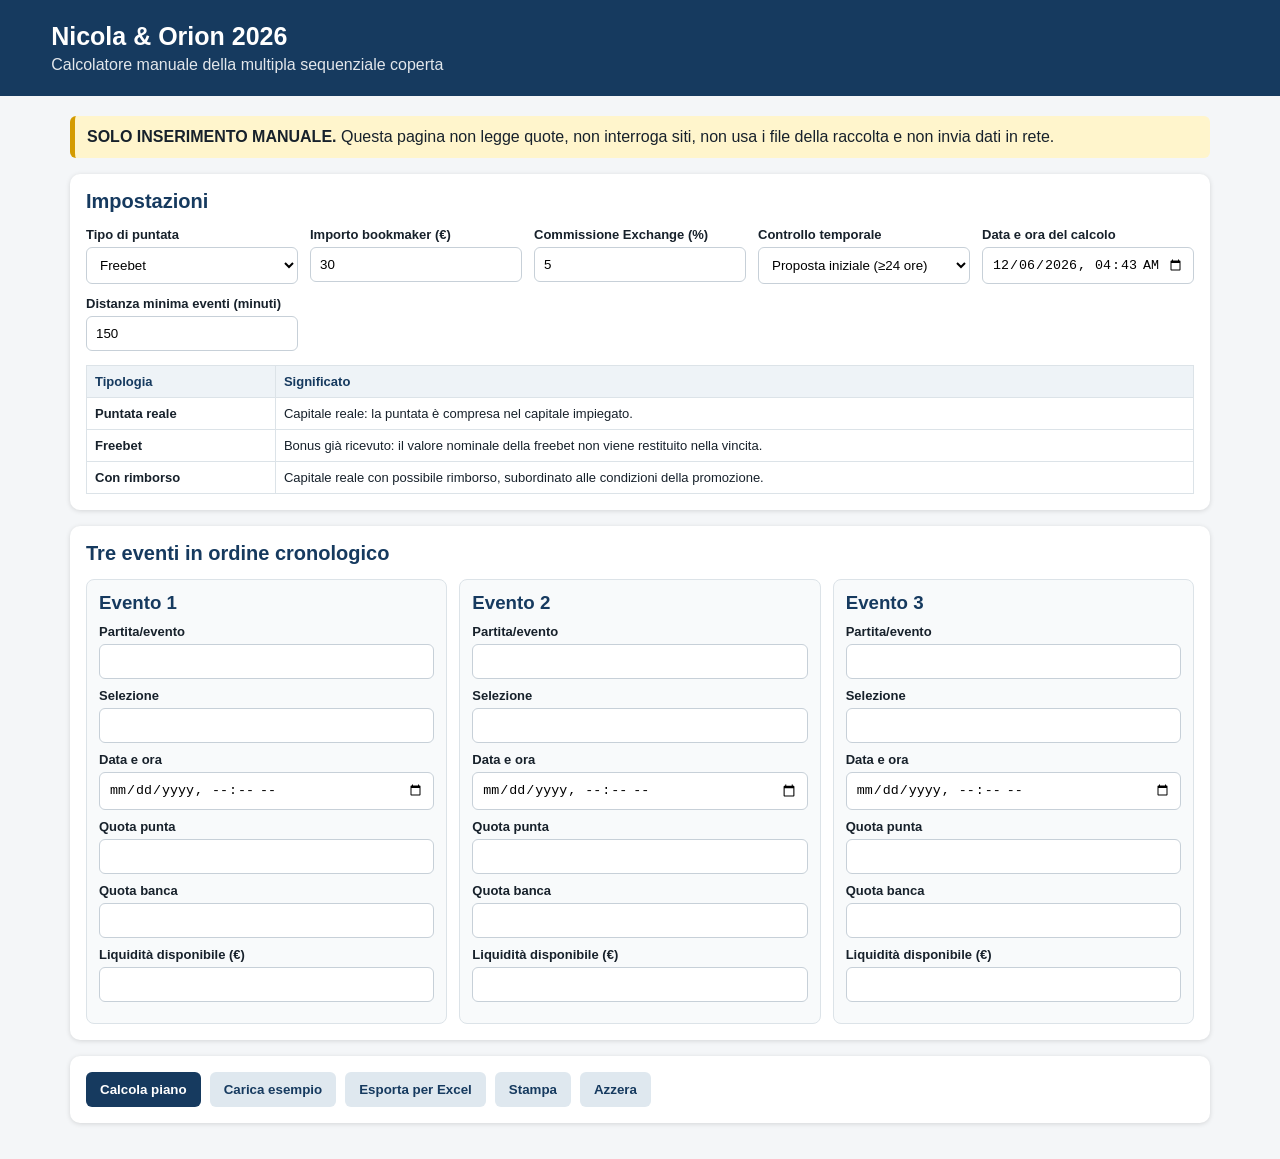
==== calcolatore-manuale.html @ c58eafb5 "Pubblica sito V3 con quote e andamento storico" ====
<!doctype html>
<html lang="it">
<head>
  <meta charset="utf-8">
  <meta name="viewport" content="width=device-width,initial-scale=1">
  <title>Multipla sequenziale manuale - Nicola & Orion 2026</title>
  <style>
    :root{--blu:#163a5f;--azzurro:#eaf3fa;--verde:#16794b;--rosso:#b42318;--giallo:#fff5cc;--testo:#17212b}
    *{box-sizing:border-box}body{margin:0;background:#f4f6f8;color:var(--testo);font-family:Segoe UI,Arial,sans-serif}
    header{background:var(--blu);color:#fff;padding:22px 4%}header h1{margin:0 0 5px;font-size:25px}header p{margin:0;opacity:.88}
    main{max-width:1180px;margin:auto;padding:20px}.avviso{background:var(--giallo);border-left:5px solid #d49b00;padding:12px;margin-bottom:16px;border-radius:6px}
    section{background:#fff;border-radius:10px;padding:16px;margin-bottom:16px;box-shadow:0 1px 5px #0002}h2{margin:0 0 14px;color:var(--blu);font-size:20px}
    .griglia{display:grid;grid-template-columns:repeat(auto-fit,minmax(190px,1fr));gap:12px}.campo label{display:block;font-size:13px;font-weight:600;margin-bottom:5px}.campo input,.campo select,.campo textarea{width:100%;padding:9px;border:1px solid #c7d0d8;border-radius:6px;background:#fff}.legenda{margin-top:14px;border-collapse:collapse;width:100%;font-size:13px}.legenda th,.legenda td{padding:8px;border:1px solid #dce3e8}.legenda th{background:#eef3f7;color:var(--blu)}#rimborsoBox{display:none;margin-top:14px;padding:13px;border:1px solid #d6bf68;background:#fffaf0;border-radius:8px}
    .eventi{display:grid;grid-template-columns:repeat(3,1fr);gap:12px}.evento{background:#f8fafb;border:1px solid #dce3e8;border-radius:8px;padding:12px}.evento h3{margin:0 0 10px;color:var(--blu)}
    .evento .campo{margin-bottom:9px}.azioni{display:flex;flex-wrap:wrap;gap:9px}.azioni button{border:0;border-radius:6px;padding:10px 14px;cursor:pointer;font-weight:600}.primario{background:var(--blu);color:#fff}.secondario{background:#dfe8ef;color:var(--blu)}
    #errori{display:none;background:#fff0ee;color:var(--rosso);border-left:5px solid var(--rosso);padding:12px;margin-bottom:16px;white-space:pre-line}
    #risultati{display:none}.cards{display:grid;grid-template-columns:repeat(auto-fit,minmax(170px,1fr));gap:10px;margin-bottom:14px}.card{background:var(--azzurro);padding:12px;border-radius:8px}.card span{display:block;font-size:12px;color:#546473}.card strong{display:block;font-size:21px;color:var(--blu);margin-top:3px}
    .tabella{overflow:auto}table{width:100%;border-collapse:collapse;font-size:13px}th{background:var(--blu);color:#fff;text-align:left;padding:9px;white-space:nowrap}td{padding:8px;border-bottom:1px solid #e1e6ea;white-space:nowrap}.ok{color:var(--verde);font-weight:700}.ko{color:var(--rosso);font-weight:700}.nota{font-size:13px;color:#5f6c76}
    @media(max-width:850px){.eventi{grid-template-columns:1fr}}
    @media print{.azioni,.avviso{display:none}body{background:#fff}section{box-shadow:none;border:1px solid #ddd}}
  </style>
</head>
<body>
<header><h1>Nicola &amp; Orion 2026</h1><p>Calcolatore manuale della multipla sequenziale coperta</p></header>
<main>
  <div class="avviso"><strong>SOLO INSERIMENTO MANUALE.</strong> Questa pagina non legge quote, non interroga siti, non usa i file della raccolta e non invia dati in rete.</div>
  <div id="errori"></div>
  <section>
    <h2>Impostazioni</h2>
    <div class="griglia">
      <div class="campo"><label for="tipo">Tipo di puntata</label><select id="tipo"><option value="FREEBET">Freebet</option><option value="REALE">Puntata reale</option><option value="RIMBORSO">Con rimborso</option></select></div>
      <div class="campo"><label for="puntata">Importo bookmaker (€)</label><input id="puntata" type="number" min="0.01" step="0.01" value="30"></div>
      <div class="campo"><label for="commissione">Commissione Exchange (%)</label><input id="commissione" type="number" min="0" max="99.99" step="0.01" value="5"></div>
      <div class="campo"><label for="modalita">Controllo temporale</label><select id="modalita"><option value="PROPOSTA_INIZIALE">Proposta iniziale (≥24 ore)</option><option value="RICALCOLO_OPERATIVO">Ricalcolo operativo</option></select></div>
      <div class="campo"><label for="rilevato">Data e ora del calcolo</label><input id="rilevato" type="datetime-local"></div>
      <div class="campo"><label for="distanza">Distanza minima eventi (minuti)</label><input id="distanza" type="number" min="1" step="1" value="150"></div>
    </div>
    <table class="legenda"><thead><tr><th>Tipologia</th><th>Significato</th></tr></thead><tbody><tr><td><strong>Puntata reale</strong></td><td>Capitale reale: la puntata è compresa nel capitale impiegato.</td></tr><tr><td><strong>Freebet</strong></td><td>Bonus già ricevuto: il valore nominale della freebet non viene restituito nella vincita.</td></tr><tr><td><strong>Con rimborso</strong></td><td>Capitale reale con possibile rimborso, subordinato alle condizioni della promozione.</td></tr></tbody></table>
    <div id="rimborsoBox"><h3>Dati manuali del rimborso</h3><div class="griglia"><div class="campo"><label for="rimborsoMassimo">Rimborso massimo (€)</label><input id="rimborsoMassimo" type="number" min="0" step="0.01" value="30"></div><div class="campo"><label for="tipoRimborso">Tipo di rimborso</label><select id="tipoRimborso"><option value="CASH">Cash</option><option value="BONUS">Bonus</option><option value="FREEBET">Freebet</option></select></div><div class="campo"><label for="conversioneRimborso">Valore convertibile stimato (%)</label><input id="conversioneRimborso" type="number" min="0" max="100" step="0.1" value="70"></div><div class="campo"><label for="quotaMinimaSingola">Quota minima per evento</label><input id="quotaMinimaSingola" type="number" min="1" step="0.01" value="1.50"></div><div class="campo"><label for="quotaMinimaTotale">Quota minima complessiva</label><input id="quotaMinimaTotale" type="number" min="1" step="0.01" value="3.00"></div><div class="campo"><label for="condizioneRimborso">Condizione promozionale</label><textarea id="condizioneRimborso" rows="2" placeholder="Esempio: rimborso solo se perde una selezione"></textarea></div></div><p class="nota">Il risultato dopo rimborso è una stima condizionata: vale soltanto se tutte le regole della promozione vengono rispettate.</p></div>
  </section>
  <section><h2>Tre eventi in ordine cronologico</h2><div class="eventi" id="eventi"></div></section>
  <section class="azioni">
    <button class="primario" onclick="calcola()">Calcola piano</button>
    <button class="secondario" onclick="caricaEsempio()">Carica esempio</button>
    <button class="secondario" onclick="esportaExcel()">Esporta per Excel</button>
    <button class="secondario" onclick="window.print()">Stampa</button>
    <button class="secondario" onclick="azzera()">Azzera</button>
  </section>
  <section id="risultati">
    <h2>Risultato del piano manuale</h2><div class="cards" id="cards"></div>
    <h3>Bancate progressive</h3><div class="tabella"><table><thead><tr><th>Passaggio</th><th>Evento</th><th>Selezione</th><th>Inizio</th><th>Quota punta</th><th>Quota banca</th><th>Puntata banca</th><th>Responsabilità</th><th>Responsabilità cumulata</th><th>Liquidità</th><th>Verifica</th></tr></thead><tbody id="passaggi"></tbody></table></div>
    <h3>Scenari finali</h3><div class="tabella"><table><thead><tr><th>Scenario</th><th>Risultato immediato</th><th>Rimborso convertibile</th><th>Risultato condizionato</th></tr></thead><tbody id="scenari"></tbody></table></div>
    <p class="nota"><strong>Sequenza operativa:</strong> la seconda bancata si effettua solo dopo la vittoria del primo evento; la terza solo dopo la vittoria dei primi due. Ricontrollare manualmente quota, commissione e liquidità Exchange prima di ogni operazione.</p>
  </section>
</main>
<script>
"use strict";
let ultimoRisultato=null;
const euro=n=>new Intl.NumberFormat('it-IT',{style:'currency',currency:'EUR'}).format(n);
const numero=id=>Number(document.getElementById(id).value);
const localeISO=d=>{const z=n=>String(n).padStart(2,'0');return `${d.getFullYear()}-${z(d.getMonth()+1)}-${z(d.getDate())}T${z(d.getHours())}:${z(d.getMinutes())}`};
function creaEventi(){document.getElementById('eventi').innerHTML=[1,2,3].map(i=>`<div class="evento"><h3>Evento ${i}</h3><div class="campo"><label>Partita/evento</label><input id="evento${i}" autocomplete="off"></div><div class="campo"><label>Selezione</label><input id="selezione${i}" autocomplete="off"></div><div class="campo"><label>Data e ora</label><input id="data${i}" type="datetime-local"></div><div class="campo"><label>Quota punta</label><input id="punta${i}" type="number" min="1.01" step="0.01"></div><div class="campo"><label>Quota banca</label><input id="banca${i}" type="number" min="1.01" step="0.01"></div><div class="campo"><label>Liquidità disponibile (€)</label><input id="liquidita${i}" type="number" min="0" step="0.01"></div></div>`).join('')}
function raccogli(){const tipo=document.getElementById('tipo').value;return{schema_version:2,tipo_calcolo:'MULTIPLA_SEQUENZIALE_COPERTA_MANUALE',origine_dati:'INSERIMENTO_MANUALE',tipo_puntata:tipo,puntata_bookmaker:numero('puntata'),commissione_exchange_percento:numero('commissione'),modalita_temporale:document.getElementById('modalita').value,rilevato_al:document.getElementById('rilevato').value,distanza_minima_eventi_minuti:numero('distanza'),rimborso:tipo==='RIMBORSO'?{massimo:numero('rimborsoMassimo'),tipo:document.getElementById('tipoRimborso').value,conversione_percento:numero('conversioneRimborso'),quota_minima_singola:numero('quotaMinimaSingola'),quota_minima_totale:numero('quotaMinimaTotale'),condizione:document.getElementById('condizioneRimborso').value.trim()}:null,eventi:[1,2,3].map(i=>({evento:document.getElementById(`evento${i}`).value.trim(),selezione:document.getElementById(`selezione${i}`).value.trim(),data_ora_evento:document.getElementById(`data${i}`).value,quota_punta:numero(`punta${i}`),quota_banca:numero(`banca${i}`),liquidita:numero(`liquidita${i}`)}))}}
function valida(d){const e=[];if(!(d.puntata_bookmaker>0))e.push('L’importo deve essere maggiore di zero.');if(!(d.commissione_exchange_percento>=0&&d.commissione_exchange_percento<100))e.push('La commissione deve essere compresa tra 0 e 100%.');if(!(d.distanza_minima_eventi_minuti>0))e.push('La distanza minima deve essere positiva.');if(!d.rilevato_al)e.push('Inserire la data e ora del calcolo.');const adesso=new Date(d.rilevato_al);const date=d.eventi.map((x,i)=>{if(!x.evento)e.push(`Evento ${i+1}: inserire il nome.`);if(!x.selezione)e.push(`Evento ${i+1}: inserire la selezione.`);if(!x.data_ora_evento)e.push(`Evento ${i+1}: inserire data e ora.`);if(!(x.quota_punta>1))e.push(`Evento ${i+1}: quota punta non valida.`);if(!(x.quota_banca>1))e.push(`Evento ${i+1}: quota banca non valida.`);if(!(x.liquidita>=0))e.push(`Evento ${i+1}: liquidità non valida.`);return new Date(x.data_ora_evento)});for(let i=0;i<date.length;i++){if(Number.isNaN(date[i].getTime()))continue;if(i&&date[i]-date[i-1]<d.distanza_minima_eventi_minuti*60000)e.push(`Eventi ${i} e ${i+1}: distanza inferiore a ${d.distanza_minima_eventi_minuti} minuti o ordine errato.`);if(d.modalita_temporale==='PROPOSTA_INIZIALE'&&date[i]-adesso<24*3600000)e.push(`Evento ${i+1}: anticipo inferiore a 24 ore.`);if(d.modalita_temporale==='RICALCOLO_OPERATIVO'&&date[i]<=adesso)e.push(`Evento ${i+1}: l’evento non è futuro.`)}if(d.rimborso){if(!(d.rimborso.massimo>=0))e.push('Rimborso massimo non valido.');if(!(d.rimborso.conversione_percento>=0&&d.rimborso.conversione_percento<=100))e.push('Conversione del rimborso non valida.');if(!d.rimborso.condizione)e.push('Descrivere la condizione promozionale del rimborso.');d.eventi.forEach((x,i)=>{if(x.quota_punta<d.rimborso.quota_minima_singola)e.push(`Evento ${i+1}: quota inferiore al minimo promozionale.`)});const quotaTotale=d.eventi.reduce((a,x)=>a*x.quota_punta,1);if(quotaTotale<d.rimborso.quota_minima_totale)e.push('Quota complessiva inferiore al minimo promozionale.')}return e}
function elabora(d){const f=1-d.commissione_exchange_percento/100;const qm=d.eventi.reduce((a,x)=>a*x.quota_punta,1);const puntataReale=d.tipo_puntata!=='FREEBET';const perde=puntataReale?-d.puntata_bookmaker:0;const tutti=d.puntata_bookmaker*(qm-1);let aa=0,bb=0;const coeff=[];d.eventi.forEach(x=>{const a=(1+aa)/f,b=(-perde+bb)/f;coeff.push([a,b]);aa+=a*(x.quota_banca-1);bb+=b*(x.quota_banca-1)});const utile=(tutti-bb)/(1+aa);let cumulata=0;const passaggi=d.eventi.map((x,i)=>{const pb=coeff[i][0]*utile+coeff[i][1],r=pb*(x.quota_banca-1);cumulata+=r;return{posizione:i+1,...x,puntata_banca:pb,responsabilita_banca:r,responsabilita_cumulata:cumulata,liquidita_sufficiente:x.liquidita>=pb}});const rimborsoNominale=d.rimborso?Math.min(d.puntata_bookmaker,d.rimborso.massimo):0;const rimborsoConvertibile=d.rimborso?rimborsoNominale*d.rimborso.conversione_percento/100:0;let precedenti=0;const scenari=passaggi.map((x,i)=>{const u=perde-precedenti+x.puntata_banca*f;precedenti+=x.responsabilita_banca;return{scenario:`Perde evento ${i+1}`,utile_netto:u,rimborso_convertibile:rimborsoConvertibile,risultato_condizionato:u+rimborsoConvertibile}});scenari.push({scenario:'Vincono tutti gli eventi',utile_netto:tutti-precedenti,rimborso_convertibile:0,risultato_condizionato:tutti-precedenti});return{...d,quota_multipla:qm,ritorno_lordo_se_vince:d.puntata_bookmaker*qm,utile_uniforme_teorico:utile,responsabilita_exchange_massima:cumulata,capitale_reale_massimo:cumulata+(puntataReale?d.puntata_bookmaker:0),conversione_bonus_percento:d.tipo_puntata==='FREEBET'?utile/d.puntata_bookmaker*100:null,rimborso_nominale:rimborsoNominale,rimborso_convertibile:rimborsoConvertibile,passaggi,scenari,avvertenze:['Ricontrollare manualmente quota e liquidità Exchange prima di ogni bancata.','Effettuare le bancate successive soltanto dopo la vittoria degli eventi precedenti.','Il rimborso è condizionato al rispetto integrale della promozione.']}}
function calcola(){const d=raccogli(),errori=valida(d),box=document.getElementById('errori');if(errori.length){box.textContent='Correggere i seguenti dati:\n• '+errori.join('\n• ');box.style.display='block';document.getElementById('risultati').style.display='none';ultimoRisultato=null;return}box.style.display='none';ultimoRisultato=elabora(d);const r=ultimoRisultato;document.getElementById('cards').innerHTML=[['Quota complessiva',r.quota_multipla.toFixed(4)],['Ritorno lordo',euro(r.ritorno_lordo_se_vince)],['Risultato uniforme',euro(r.utile_uniforme_teorico)],['Responsabilità massima',euro(r.responsabilita_exchange_massima)],['Capitale reale massimo',euro(r.capitale_reale_massimo)],['Conversione freebet',r.conversione_bonus_percento===null?'Non applicabile':r.conversione_bonus_percento.toFixed(3)+'%'],['Rimborso convertibile',r.rimborso?euro(r.rimborso_convertibile):'Non applicabile']].map(x=>`<div class="card"><span>${x[0]}</span><strong>${x[1]}</strong></div>`).join('');document.getElementById('passaggi').innerHTML=r.passaggi.map(x=>`<tr><td>${x.posizione}</td><td>${esc(x.evento)}</td><td>${esc(x.selezione)}</td><td>${esc(x.data_ora_evento.replace('T',' '))}</td><td>${x.quota_punta.toFixed(2)}</td><td>${x.quota_banca.toFixed(2)}</td><td>${euro(x.puntata_banca)}</td><td>${euro(x.responsabilita_banca)}</td><td>${euro(x.responsabilita_cumulata)}</td><td>${euro(x.liquidita)}</td><td class="${x.liquidita_sufficiente?'ok':'ko'}">${x.liquidita_sufficiente?'SUFFICIENTE':'INSUFFICIENTE'}</td></tr>`).join('');document.getElementById('scenari').innerHTML=r.scenari.map(x=>`<tr><td>${esc(x.scenario)}</td><td>${euro(x.utile_netto)}</td><td>${euro(x.rimborso_convertibile)}</td><td>${euro(x.risultato_condizionato)}</td></tr>`).join('');document.getElementById('risultati').style.display='block'}
function esc(v){return String(v).replace(/[&<>"']/g,c=>({'&':'&amp;','<':'&lt;','>':'&gt;','"':'&quot;',"'":'&#39;'}[c]))}
function csvVal(v){return `"${String(v??'').replaceAll('"','""')}"`}
function esportaExcel(){if(!ultimoRisultato)calcola();if(!ultimoRisultato)return;const r=ultimoRisultato,righe=[['TIPO','POSIZIONE','EVENTO_SCENARIO','SELEZIONE','DATA_ORA','QUOTA_PUNTA','QUOTA_BANCA','PUNTATA_BANCA','RESPONSABILITA','RESPONSABILITA_CUMULATA','LIQUIDITA','RISULTATO_IMMEDIATO','RIMBORSO_CONVERTIBILE','RISULTATO_CONDIZIONATO']];r.passaggi.forEach(x=>righe.push(['PASSAGGIO',x.posizione,x.evento,x.selezione,x.data_ora_evento,x.quota_punta,x.quota_banca,x.puntata_banca.toFixed(2),x.responsabilita_banca.toFixed(2),x.responsabilita_cumulata.toFixed(2),x.liquidita,'','','']));r.scenari.forEach(x=>righe.push(['SCENARIO','',x.scenario,'','','','','','','','',x.utile_netto.toFixed(2),x.rimborso_convertibile.toFixed(2),x.risultato_condizionato.toFixed(2)]));if(r.rimborso)righe.push(['CONDIZIONE_RIMBORSO','',r.rimborso.condizione,r.rimborso.tipo,'','','','','','','','','','']);const testo='\ufeff'+righe.map(x=>x.map(csvVal).join(';')).join('\r\n'),blob=new Blob([testo],{type:'text/csv;charset=utf-8'}),a=document.createElement('a');a.href=URL.createObjectURL(blob);a.download='piano_multipla_per_excel.csv';a.click();URL.revokeObjectURL(a.href)}
function caricaEsempio(){document.getElementById('tipo').value='FREEBET';aggiornaTipo();document.getElementById('rilevato').value=localeISO(new Date());const date=[30,33,36].map(g=>localeISO(new Date(Date.now()+g*3600000)));[['Squadra A - Squadra B','1',1.80,1.82,100],['Squadra C - Squadra D','OVER 2,5',1.80,1.84,100],['Squadra E - Squadra F','GG',1.80,1.86,100]].forEach((x,i)=>{const n=i+1;document.getElementById(`evento${n}`).value=x[0];document.getElementById(`selezione${n}`).value=x[1];document.getElementById(`data${n}`).value=date[i];document.getElementById(`punta${n}`).value=x[2];document.getElementById(`banca${n}`).value=x[3];document.getElementById(`liquidita${n}`).value=x[4]});calcola()}
function azzera(){document.querySelectorAll('.evento input').forEach(x=>x.value='');document.getElementById('risultati').style.display='none';document.getElementById('errori').style.display='none';ultimoRisultato=null}
function aggiornaTipo(){document.getElementById('rimborsoBox').style.display=document.getElementById('tipo').value==='RIMBORSO'?'block':'none';ultimoRisultato=null}
creaEventi();document.getElementById('rilevato').value=localeISO(new Date());document.getElementById('tipo').addEventListener('change',aggiornaTipo);aggiornaTipo();
</script>
</body></html>
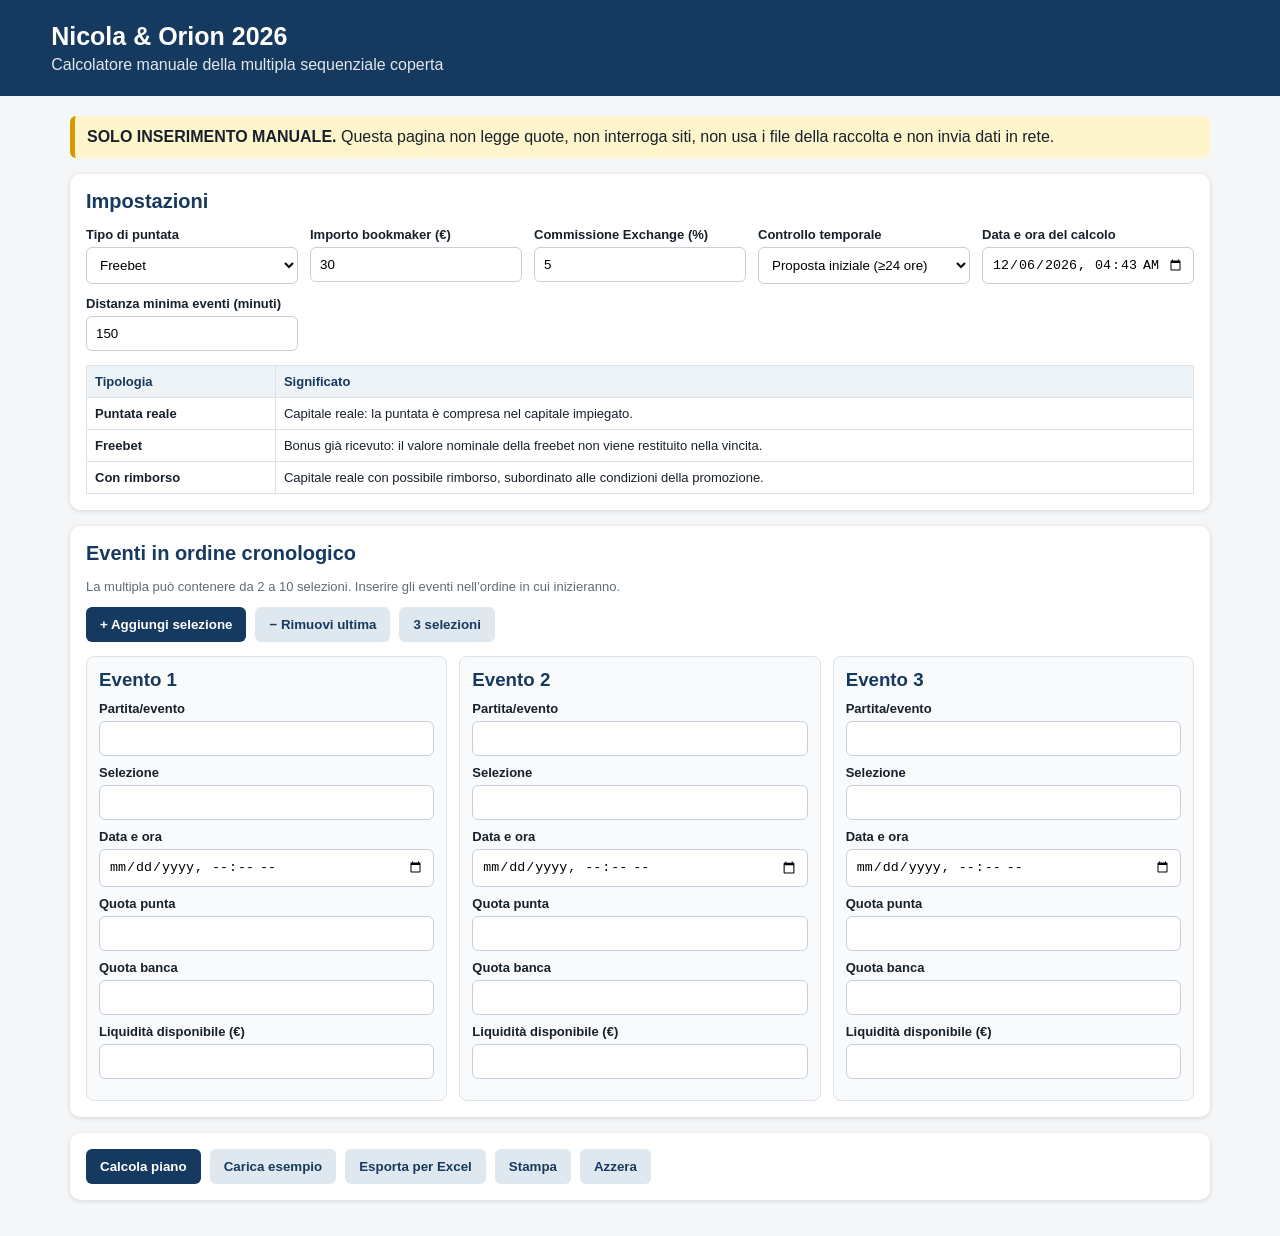
==== commit c1632f74: "Aggiunge i calcolatori Punta-Banca e multipla variabile" ====
--- a/calcolatore-manuale.html
+++ b/calcolatore-manuale.html
@@ -11,7 +11,7 @@
     main{max-width:1180px;margin:auto;padding:20px}.avviso{background:var(--giallo);border-left:5px solid #d49b00;padding:12px;margin-bottom:16px;border-radius:6px}
     section{background:#fff;border-radius:10px;padding:16px;margin-bottom:16px;box-shadow:0 1px 5px #0002}h2{margin:0 0 14px;color:var(--blu);font-size:20px}
     .griglia{display:grid;grid-template-columns:repeat(auto-fit,minmax(190px,1fr));gap:12px}.campo label{display:block;font-size:13px;font-weight:600;margin-bottom:5px}.campo input,.campo select,.campo textarea{width:100%;padding:9px;border:1px solid #c7d0d8;border-radius:6px;background:#fff}.legenda{margin-top:14px;border-collapse:collapse;width:100%;font-size:13px}.legenda th,.legenda td{padding:8px;border:1px solid #dce3e8}.legenda th{background:#eef3f7;color:var(--blu)}#rimborsoBox{display:none;margin-top:14px;padding:13px;border:1px solid #d6bf68;background:#fffaf0;border-radius:8px}
-    .eventi{display:grid;grid-template-columns:repeat(3,1fr);gap:12px}.evento{background:#f8fafb;border:1px solid #dce3e8;border-radius:8px;padding:12px}.evento h3{margin:0 0 10px;color:var(--blu)}
+    .eventi{display:grid;grid-template-columns:repeat(auto-fit,minmax(250px,1fr));gap:12px}.evento{background:#f8fafb;border:1px solid #dce3e8;border-radius:8px;padding:12px}.evento h3{margin:0 0 10px;color:var(--blu)}
     .evento .campo{margin-bottom:9px}.azioni{display:flex;flex-wrap:wrap;gap:9px}.azioni button{border:0;border-radius:6px;padding:10px 14px;cursor:pointer;font-weight:600}.primario{background:var(--blu);color:#fff}.secondario{background:#dfe8ef;color:var(--blu)}
     #errori{display:none;background:#fff0ee;color:var(--rosso);border-left:5px solid var(--rosso);padding:12px;margin-bottom:16px;white-space:pre-line}
     #risultati{display:none}.cards{display:grid;grid-template-columns:repeat(auto-fit,minmax(170px,1fr));gap:10px;margin-bottom:14px}.card{background:var(--azzurro);padding:12px;border-radius:8px}.card span{display:block;font-size:12px;color:#546473}.card strong{display:block;font-size:21px;color:var(--blu);margin-top:3px}
@@ -38,7 +38,19 @@
     <table class="legenda"><thead><tr><th>Tipologia</th><th>Significato</th></tr></thead><tbody><tr><td><strong>Puntata reale</strong></td><td>Capitale reale: la puntata è compresa nel capitale impiegato.</td></tr><tr><td><strong>Freebet</strong></td><td>Bonus già ricevuto: il valore nominale della freebet non viene restituito nella vincita.</td></tr><tr><td><strong>Con rimborso</strong></td><td>Capitale reale con possibile rimborso, subordinato alle condizioni della promozione.</td></tr></tbody></table>
     <div id="rimborsoBox"><h3>Dati manuali del rimborso</h3><div class="griglia"><div class="campo"><label for="rimborsoMassimo">Rimborso massimo (€)</label><input id="rimborsoMassimo" type="number" min="0" step="0.01" value="30"></div><div class="campo"><label for="tipoRimborso">Tipo di rimborso</label><select id="tipoRimborso"><option value="CASH">Cash</option><option value="BONUS">Bonus</option><option value="FREEBET">Freebet</option></select></div><div class="campo"><label for="conversioneRimborso">Valore convertibile stimato (%)</label><input id="conversioneRimborso" type="number" min="0" max="100" step="0.1" value="70"></div><div class="campo"><label for="quotaMinimaSingola">Quota minima per evento</label><input id="quotaMinimaSingola" type="number" min="1" step="0.01" value="1.50"></div><div class="campo"><label for="quotaMinimaTotale">Quota minima complessiva</label><input id="quotaMinimaTotale" type="number" min="1" step="0.01" value="3.00"></div><div class="campo"><label for="condizioneRimborso">Condizione promozionale</label><textarea id="condizioneRimborso" rows="2" placeholder="Esempio: rimborso solo se perde una selezione"></textarea></div></div><p class="nota">Il risultato dopo rimborso è una stima condizionata: vale soltanto se tutte le regole della promozione vengono rispettate.</p></div>
   </section>
-  <section><h2>Tre eventi in ordine cronologico</h2><div class="eventi" id="eventi"></div></section>
+  <section>
+  <h2>Eventi in ordine cronologico</h2>
+  <p class="nota">
+    La multipla può contenere da 2 a 10 selezioni.
+    Inserire gli eventi nell’ordine in cui inizieranno.
+  </p>
+  <div class="azioni" style="margin-bottom:14px">
+    <button class="primario" id="aggiungiEvento" type="button" onclick="aggiungiEvento()">+ Aggiungi selezione</button>
+    <button class="secondario" id="rimuoviEvento" type="button" onclick="rimuoviEvento()">− Rimuovi ultima</button>
+    <button class="secondario" id="numeroEventi" type="button" disabled>3 selezioni</button>
+  </div>
+  <div class="eventi" id="eventi"></div>
+</section>
   <section class="azioni">
     <button class="primario" onclick="calcola()">Calcola piano</button>
     <button class="secondario" onclick="caricaEsempio()">Carica esempio</button>
@@ -50,7 +62,7 @@
     <h2>Risultato del piano manuale</h2><div class="cards" id="cards"></div>
     <h3>Bancate progressive</h3><div class="tabella"><table><thead><tr><th>Passaggio</th><th>Evento</th><th>Selezione</th><th>Inizio</th><th>Quota punta</th><th>Quota banca</th><th>Puntata banca</th><th>Responsabilità</th><th>Responsabilità cumulata</th><th>Liquidità</th><th>Verifica</th></tr></thead><tbody id="passaggi"></tbody></table></div>
     <h3>Scenari finali</h3><div class="tabella"><table><thead><tr><th>Scenario</th><th>Risultato immediato</th><th>Rimborso convertibile</th><th>Risultato condizionato</th></tr></thead><tbody id="scenari"></tbody></table></div>
-    <p class="nota"><strong>Sequenza operativa:</strong> la seconda bancata si effettua solo dopo la vittoria del primo evento; la terza solo dopo la vittoria dei primi due. Ricontrollare manualmente quota, commissione e liquidità Exchange prima di ogni operazione.</p>
+    <p class="nota"><strong>Sequenza operativa:</strong> ogni bancata successiva si effettua soltanto dopo la vittoria di tutti gli eventi precedenti. Ricontrollare manualmente quota, commissione e liquidità Exchange prima di ogni operazione.</p>
   </section>
 </main>
 <script>
@@ -59,15 +71,124 @@
 const euro=n=>new Intl.NumberFormat('it-IT',{style:'currency',currency:'EUR'}).format(n);
 const numero=id=>Number(document.getElementById(id).value);
 const localeISO=d=>{const z=n=>String(n).padStart(2,'0');return `${d.getFullYear()}-${z(d.getMonth()+1)}-${z(d.getDate())}T${z(d.getHours())}:${z(d.getMinutes())}`};
-function creaEventi(){document.getElementById('eventi').innerHTML=[1,2,3].map(i=>`<div class="evento"><h3>Evento ${i}</h3><div class="campo"><label>Partita/evento</label><input id="evento${i}" autocomplete="off"></div><div class="campo"><label>Selezione</label><input id="selezione${i}" autocomplete="off"></div><div class="campo"><label>Data e ora</label><input id="data${i}" type="datetime-local"></div><div class="campo"><label>Quota punta</label><input id="punta${i}" type="number" min="1.01" step="0.01"></div><div class="campo"><label>Quota banca</label><input id="banca${i}" type="number" min="1.01" step="0.01"></div><div class="campo"><label>Liquidità disponibile (€)</label><input id="liquidita${i}" type="number" min="0" step="0.01"></div></div>`).join('')}
-function raccogli(){const tipo=document.getElementById('tipo').value;return{schema_version:2,tipo_calcolo:'MULTIPLA_SEQUENZIALE_COPERTA_MANUALE',origine_dati:'INSERIMENTO_MANUALE',tipo_puntata:tipo,puntata_bookmaker:numero('puntata'),commissione_exchange_percento:numero('commissione'),modalita_temporale:document.getElementById('modalita').value,rilevato_al:document.getElementById('rilevato').value,distanza_minima_eventi_minuti:numero('distanza'),rimborso:tipo==='RIMBORSO'?{massimo:numero('rimborsoMassimo'),tipo:document.getElementById('tipoRimborso').value,conversione_percento:numero('conversioneRimborso'),quota_minima_singola:numero('quotaMinimaSingola'),quota_minima_totale:numero('quotaMinimaTotale'),condizione:document.getElementById('condizioneRimborso').value.trim()}:null,eventi:[1,2,3].map(i=>({evento:document.getElementById(`evento${i}`).value.trim(),selezione:document.getElementById(`selezione${i}`).value.trim(),data_ora_evento:document.getElementById(`data${i}`).value,quota_punta:numero(`punta${i}`),quota_banca:numero(`banca${i}`),liquidita:numero(`liquidita${i}`)}))}}
+let numeroEventi=3;
+
+const indiciEventi=()=>Array.from(
+  {length:numeroEventi},
+  (_,indice)=>indice+1
+);
+
+function conservaEventi(){
+  return indiciEventi().map(i=>({
+    evento:document.getElementById(`evento${i}`)?.value||"",
+    selezione:document.getElementById(`selezione${i}`)?.value||"",
+    data:document.getElementById(`data${i}`)?.value||"",
+    punta:document.getElementById(`punta${i}`)?.value||"",
+    banca:document.getElementById(`banca${i}`)?.value||"",
+    liquidita:document.getElementById(`liquidita${i}`)?.value||""
+  }));
+}
+
+function aggiornaComandiEventi(){
+  document.getElementById("aggiungiEvento").disabled=numeroEventi>=10;
+  document.getElementById("rimuoviEvento").disabled=numeroEventi<=2;
+  document.getElementById("numeroEventi").textContent=
+    `${numeroEventi} selezioni`;
+}
+
+function creaEventi(dati=[]){
+  document.getElementById("eventi").innerHTML=indiciEventi().map(i=>`
+    <div class="evento">
+      <h3>Evento ${i}</h3>
+      <div class="campo">
+        <label>Partita/evento</label>
+        <input id="evento${i}" autocomplete="off">
+      </div>
+      <div class="campo">
+        <label>Selezione</label>
+        <input id="selezione${i}" autocomplete="off">
+      </div>
+      <div class="campo">
+        <label>Data e ora</label>
+        <input id="data${i}" type="datetime-local">
+      </div>
+      <div class="campo">
+        <label>Quota punta</label>
+        <input id="punta${i}" type="number" min="1.01" step="0.01">
+      </div>
+      <div class="campo">
+        <label>Quota banca</label>
+        <input id="banca${i}" type="number" min="1.01" step="0.01">
+      </div>
+      <div class="campo">
+        <label>Liquidità disponibile (€)</label>
+        <input id="liquidita${i}" type="number" min="0" step="0.01">
+      </div>
+    </div>
+  `).join("");
+
+  dati.slice(0,numeroEventi).forEach((valori,indice)=>{
+    const i=indice+1;
+    document.getElementById(`evento${i}`).value=valori.evento||"";
+    document.getElementById(`selezione${i}`).value=valori.selezione||"";
+    document.getElementById(`data${i}`).value=valori.data||"";
+    document.getElementById(`punta${i}`).value=valori.punta||"";
+    document.getElementById(`banca${i}`).value=valori.banca||"";
+    document.getElementById(`liquidita${i}`).value=valori.liquidita||"";
+  });
+
+  aggiornaComandiEventi();
+  ultimoRisultato=null;
+  document.getElementById("risultati").style.display="none";
+}
+
+function aggiungiEvento(){
+  if(numeroEventi>=10) return;
+  const dati=conservaEventi();
+  numeroEventi++;
+  creaEventi(dati);
+}
+
+function rimuoviEvento(){
+  if(numeroEventi<=2) return;
+  const dati=conservaEventi().slice(0,-1);
+  numeroEventi--;
+  creaEventi(dati);
+}
+function raccogli(){const tipo=document.getElementById('tipo').value;return{schema_version:3,tipo_calcolo:'MULTIPLA_SEQUENZIALE_COPERTA_MANUALE',origine_dati:'INSERIMENTO_MANUALE',tipo_puntata:tipo,puntata_bookmaker:numero('puntata'),commissione_exchange_percento:numero('commissione'),modalita_temporale:document.getElementById('modalita').value,rilevato_al:document.getElementById('rilevato').value,distanza_minima_eventi_minuti:numero('distanza'),rimborso:tipo==='RIMBORSO'?{massimo:numero('rimborsoMassimo'),tipo:document.getElementById('tipoRimborso').value,conversione_percento:numero('conversioneRimborso'),quota_minima_singola:numero('quotaMinimaSingola'),quota_minima_totale:numero('quotaMinimaTotale'),condizione:document.getElementById('condizioneRimborso').value.trim()}:null,eventi:indiciEventi().map(i=>({evento:document.getElementById(`evento${i}`).value.trim(),selezione:document.getElementById(`selezione${i}`).value.trim(),data_ora_evento:document.getElementById(`data${i}`).value,quota_punta:numero(`punta${i}`),quota_banca:numero(`banca${i}`),liquidita:numero(`liquidita${i}`)}))}}
 function valida(d){const e=[];if(!(d.puntata_bookmaker>0))e.push('L’importo deve essere maggiore di zero.');if(!(d.commissione_exchange_percento>=0&&d.commissione_exchange_percento<100))e.push('La commissione deve essere compresa tra 0 e 100%.');if(!(d.distanza_minima_eventi_minuti>0))e.push('La distanza minima deve essere positiva.');if(!d.rilevato_al)e.push('Inserire la data e ora del calcolo.');const adesso=new Date(d.rilevato_al);const date=d.eventi.map((x,i)=>{if(!x.evento)e.push(`Evento ${i+1}: inserire il nome.`);if(!x.selezione)e.push(`Evento ${i+1}: inserire la selezione.`);if(!x.data_ora_evento)e.push(`Evento ${i+1}: inserire data e ora.`);if(!(x.quota_punta>1))e.push(`Evento ${i+1}: quota punta non valida.`);if(!(x.quota_banca>1))e.push(`Evento ${i+1}: quota banca non valida.`);if(!(x.liquidita>=0))e.push(`Evento ${i+1}: liquidità non valida.`);return new Date(x.data_ora_evento)});for(let i=0;i<date.length;i++){if(Number.isNaN(date[i].getTime()))continue;if(i&&date[i]-date[i-1]<d.distanza_minima_eventi_minuti*60000)e.push(`Eventi ${i} e ${i+1}: distanza inferiore a ${d.distanza_minima_eventi_minuti} minuti o ordine errato.`);if(d.modalita_temporale==='PROPOSTA_INIZIALE'&&date[i]-adesso<24*3600000)e.push(`Evento ${i+1}: anticipo inferiore a 24 ore.`);if(d.modalita_temporale==='RICALCOLO_OPERATIVO'&&date[i]<=adesso)e.push(`Evento ${i+1}: l’evento non è futuro.`)}if(d.rimborso){if(!(d.rimborso.massimo>=0))e.push('Rimborso massimo non valido.');if(!(d.rimborso.conversione_percento>=0&&d.rimborso.conversione_percento<=100))e.push('Conversione del rimborso non valida.');if(!d.rimborso.condizione)e.push('Descrivere la condizione promozionale del rimborso.');d.eventi.forEach((x,i)=>{if(x.quota_punta<d.rimborso.quota_minima_singola)e.push(`Evento ${i+1}: quota inferiore al minimo promozionale.`)});const quotaTotale=d.eventi.reduce((a,x)=>a*x.quota_punta,1);if(quotaTotale<d.rimborso.quota_minima_totale)e.push('Quota complessiva inferiore al minimo promozionale.')}return e}
 function elabora(d){const f=1-d.commissione_exchange_percento/100;const qm=d.eventi.reduce((a,x)=>a*x.quota_punta,1);const puntataReale=d.tipo_puntata!=='FREEBET';const perde=puntataReale?-d.puntata_bookmaker:0;const tutti=d.puntata_bookmaker*(qm-1);let aa=0,bb=0;const coeff=[];d.eventi.forEach(x=>{const a=(1+aa)/f,b=(-perde+bb)/f;coeff.push([a,b]);aa+=a*(x.quota_banca-1);bb+=b*(x.quota_banca-1)});const utile=(tutti-bb)/(1+aa);let cumulata=0;const passaggi=d.eventi.map((x,i)=>{const pb=coeff[i][0]*utile+coeff[i][1],r=pb*(x.quota_banca-1);cumulata+=r;return{posizione:i+1,...x,puntata_banca:pb,responsabilita_banca:r,responsabilita_cumulata:cumulata,liquidita_sufficiente:x.liquidita>=pb}});const rimborsoNominale=d.rimborso?Math.min(d.puntata_bookmaker,d.rimborso.massimo):0;const rimborsoConvertibile=d.rimborso?rimborsoNominale*d.rimborso.conversione_percento/100:0;let precedenti=0;const scenari=passaggi.map((x,i)=>{const u=perde-precedenti+x.puntata_banca*f;precedenti+=x.responsabilita_banca;return{scenario:`Perde evento ${i+1}`,utile_netto:u,rimborso_convertibile:rimborsoConvertibile,risultato_condizionato:u+rimborsoConvertibile}});scenari.push({scenario:'Vincono tutti gli eventi',utile_netto:tutti-precedenti,rimborso_convertibile:0,risultato_condizionato:tutti-precedenti});return{...d,quota_multipla:qm,ritorno_lordo_se_vince:d.puntata_bookmaker*qm,utile_uniforme_teorico:utile,responsabilita_exchange_massima:cumulata,capitale_reale_massimo:cumulata+(puntataReale?d.puntata_bookmaker:0),conversione_bonus_percento:d.tipo_puntata==='FREEBET'?utile/d.puntata_bookmaker*100:null,rimborso_nominale:rimborsoNominale,rimborso_convertibile:rimborsoConvertibile,passaggi,scenari,avvertenze:['Ricontrollare manualmente quota e liquidità Exchange prima di ogni bancata.','Effettuare le bancate successive soltanto dopo la vittoria degli eventi precedenti.','Il rimborso è condizionato al rispetto integrale della promozione.']}}
 function calcola(){const d=raccogli(),errori=valida(d),box=document.getElementById('errori');if(errori.length){box.textContent='Correggere i seguenti dati:\n• '+errori.join('\n• ');box.style.display='block';document.getElementById('risultati').style.display='none';ultimoRisultato=null;return}box.style.display='none';ultimoRisultato=elabora(d);const r=ultimoRisultato;document.getElementById('cards').innerHTML=[['Quota complessiva',r.quota_multipla.toFixed(4)],['Ritorno lordo',euro(r.ritorno_lordo_se_vince)],['Risultato uniforme',euro(r.utile_uniforme_teorico)],['Responsabilità massima',euro(r.responsabilita_exchange_massima)],['Capitale reale massimo',euro(r.capitale_reale_massimo)],['Conversione freebet',r.conversione_bonus_percento===null?'Non applicabile':r.conversione_bonus_percento.toFixed(3)+'%'],['Rimborso convertibile',r.rimborso?euro(r.rimborso_convertibile):'Non applicabile']].map(x=>`<div class="card"><span>${x[0]}</span><strong>${x[1]}</strong></div>`).join('');document.getElementById('passaggi').innerHTML=r.passaggi.map(x=>`<tr><td>${x.posizione}</td><td>${esc(x.evento)}</td><td>${esc(x.selezione)}</td><td>${esc(x.data_ora_evento.replace('T',' '))}</td><td>${x.quota_punta.toFixed(2)}</td><td>${x.quota_banca.toFixed(2)}</td><td>${euro(x.puntata_banca)}</td><td>${euro(x.responsabilita_banca)}</td><td>${euro(x.responsabilita_cumulata)}</td><td>${euro(x.liquidita)}</td><td class="${x.liquidita_sufficiente?'ok':'ko'}">${x.liquidita_sufficiente?'SUFFICIENTE':'INSUFFICIENTE'}</td></tr>`).join('');document.getElementById('scenari').innerHTML=r.scenari.map(x=>`<tr><td>${esc(x.scenario)}</td><td>${euro(x.utile_netto)}</td><td>${euro(x.rimborso_convertibile)}</td><td>${euro(x.risultato_condizionato)}</td></tr>`).join('');document.getElementById('risultati').style.display='block'}
 function esc(v){return String(v).replace(/[&<>"']/g,c=>({'&':'&amp;','<':'&lt;','>':'&gt;','"':'&quot;',"'":'&#39;'}[c]))}
 function csvVal(v){return `"${String(v??'').replaceAll('"','""')}"`}
 function esportaExcel(){if(!ultimoRisultato)calcola();if(!ultimoRisultato)return;const r=ultimoRisultato,righe=[['TIPO','POSIZIONE','EVENTO_SCENARIO','SELEZIONE','DATA_ORA','QUOTA_PUNTA','QUOTA_BANCA','PUNTATA_BANCA','RESPONSABILITA','RESPONSABILITA_CUMULATA','LIQUIDITA','RISULTATO_IMMEDIATO','RIMBORSO_CONVERTIBILE','RISULTATO_CONDIZIONATO']];r.passaggi.forEach(x=>righe.push(['PASSAGGIO',x.posizione,x.evento,x.selezione,x.data_ora_evento,x.quota_punta,x.quota_banca,x.puntata_banca.toFixed(2),x.responsabilita_banca.toFixed(2),x.responsabilita_cumulata.toFixed(2),x.liquidita,'','','']));r.scenari.forEach(x=>righe.push(['SCENARIO','',x.scenario,'','','','','','','','',x.utile_netto.toFixed(2),x.rimborso_convertibile.toFixed(2),x.risultato_condizionato.toFixed(2)]));if(r.rimborso)righe.push(['CONDIZIONE_RIMBORSO','',r.rimborso.condizione,r.rimborso.tipo,'','','','','','','','','','']);const testo='\ufeff'+righe.map(x=>x.map(csvVal).join(';')).join('\r\n'),blob=new Blob([testo],{type:'text/csv;charset=utf-8'}),a=document.createElement('a');a.href=URL.createObjectURL(blob);a.download='piano_multipla_per_excel.csv';a.click();URL.revokeObjectURL(a.href)}
-function caricaEsempio(){document.getElementById('tipo').value='FREEBET';aggiornaTipo();document.getElementById('rilevato').value=localeISO(new Date());const date=[30,33,36].map(g=>localeISO(new Date(Date.now()+g*3600000)));[['Squadra A - Squadra B','1',1.80,1.82,100],['Squadra C - Squadra D','OVER 2,5',1.80,1.84,100],['Squadra E - Squadra F','GG',1.80,1.86,100]].forEach((x,i)=>{const n=i+1;document.getElementById(`evento${n}`).value=x[0];document.getElementById(`selezione${n}`).value=x[1];document.getElementById(`data${n}`).value=date[i];document.getElementById(`punta${n}`).value=x[2];document.getElementById(`banca${n}`).value=x[3];document.getElementById(`liquidita${n}`).value=x[4]});calcola()}
+function caricaEsempio(){
+  numeroEventi=3;
+  creaEventi();
+  document.getElementById('tipo').value='FREEBET';
+  aggiornaTipo();
+  document.getElementById('rilevato').value=localeISO(new Date());
+
+  const date=[30,33,36].map(
+    ore=>localeISO(new Date(Date.now()+ore*3600000))
+  );
+
+  [
+    ['Squadra A - Squadra B','1',1.80,1.82,100],
+    ['Squadra C - Squadra D','OVER 2,5',1.80,1.84,100],
+    ['Squadra E - Squadra F','GG',1.80,1.86,100]
+  ].forEach((valori,indice)=>{
+    const i=indice+1;
+    document.getElementById(`evento${i}`).value=valori[0];
+    document.getElementById(`selezione${i}`).value=valori[1];
+    document.getElementById(`data${i}`).value=date[indice];
+    document.getElementById(`punta${i}`).value=valori[2];
+    document.getElementById(`banca${i}`).value=valori[3];
+    document.getElementById(`liquidita${i}`).value=valori[4];
+  });
+
+  calcola();
+}
 function azzera(){document.querySelectorAll('.evento input').forEach(x=>x.value='');document.getElementById('risultati').style.display='none';document.getElementById('errori').style.display='none';ultimoRisultato=null}
 function aggiornaTipo(){document.getElementById('rimborsoBox').style.display=document.getElementById('tipo').value==='RIMBORSO'?'block':'none';ultimoRisultato=null}
 creaEventi();document.getElementById('rilevato').value=localeISO(new Date());document.getElementById('tipo').addEventListener('change',aggiornaTipo);aggiornaTipo();
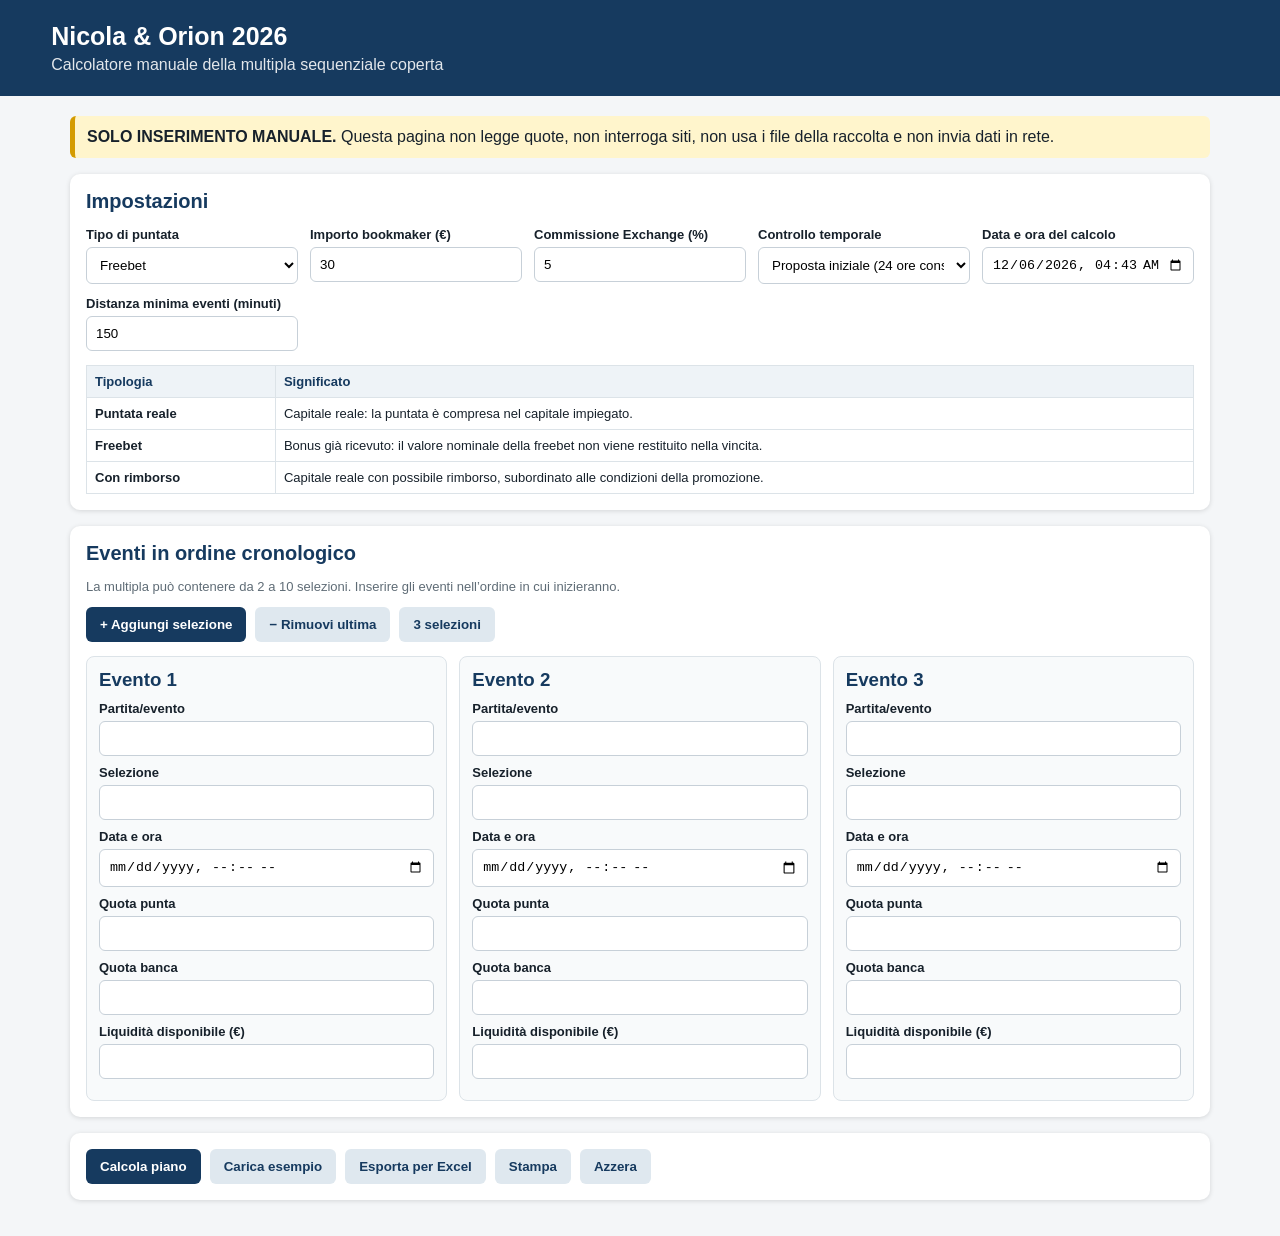
==== commit 3fbe845d: "Aggiunge calcolatore puntate e avviso temporale" ====
--- a/calcolatore-manuale.html
+++ b/calcolatore-manuale.html
@@ -13,7 +13,7 @@
     .griglia{display:grid;grid-template-columns:repeat(auto-fit,minmax(190px,1fr));gap:12px}.campo label{display:block;font-size:13px;font-weight:600;margin-bottom:5px}.campo input,.campo select,.campo textarea{width:100%;padding:9px;border:1px solid #c7d0d8;border-radius:6px;background:#fff}.legenda{margin-top:14px;border-collapse:collapse;width:100%;font-size:13px}.legenda th,.legenda td{padding:8px;border:1px solid #dce3e8}.legenda th{background:#eef3f7;color:var(--blu)}#rimborsoBox{display:none;margin-top:14px;padding:13px;border:1px solid #d6bf68;background:#fffaf0;border-radius:8px}
     .eventi{display:grid;grid-template-columns:repeat(auto-fit,minmax(250px,1fr));gap:12px}.evento{background:#f8fafb;border:1px solid #dce3e8;border-radius:8px;padding:12px}.evento h3{margin:0 0 10px;color:var(--blu)}
     .evento .campo{margin-bottom:9px}.azioni{display:flex;flex-wrap:wrap;gap:9px}.azioni button{border:0;border-radius:6px;padding:10px 14px;cursor:pointer;font-weight:600}.primario{background:var(--blu);color:#fff}.secondario{background:#dfe8ef;color:var(--blu)}
-    #errori{display:none;background:#fff0ee;color:var(--rosso);border-left:5px solid var(--rosso);padding:12px;margin-bottom:16px;white-space:pre-line}
+    #errori{display:none;background:#fff0ee;color:var(--rosso);border-left:5px solid var(--rosso);padding:12px;margin-bottom:16px;white-space:pre-line}#avvisi{display:none;background:#fff8dc;color:#7a5200;border-left:5px solid #d49b00;padding:12px;margin-bottom:16px;white-space:pre-line}
     #risultati{display:none}.cards{display:grid;grid-template-columns:repeat(auto-fit,minmax(170px,1fr));gap:10px;margin-bottom:14px}.card{background:var(--azzurro);padding:12px;border-radius:8px}.card span{display:block;font-size:12px;color:#546473}.card strong{display:block;font-size:21px;color:var(--blu);margin-top:3px}
     .tabella{overflow:auto}table{width:100%;border-collapse:collapse;font-size:13px}th{background:var(--blu);color:#fff;text-align:left;padding:9px;white-space:nowrap}td{padding:8px;border-bottom:1px solid #e1e6ea;white-space:nowrap}.ok{color:var(--verde);font-weight:700}.ko{color:var(--rosso);font-weight:700}.nota{font-size:13px;color:#5f6c76}
     @media(max-width:850px){.eventi{grid-template-columns:1fr}}
@@ -25,13 +25,15 @@
 <main>
   <div class="avviso"><strong>SOLO INSERIMENTO MANUALE.</strong> Questa pagina non legge quote, non interroga siti, non usa i file della raccolta e non invia dati in rete.</div>
   <div id="errori"></div>
+  <!-- AVVISO_24_ORE_NON_BLOCCANTE_V2 -->
+  <div id="avvisi"></div>
   <section>
     <h2>Impostazioni</h2>
     <div class="griglia">
       <div class="campo"><label for="tipo">Tipo di puntata</label><select id="tipo"><option value="FREEBET">Freebet</option><option value="REALE">Puntata reale</option><option value="RIMBORSO">Con rimborso</option></select></div>
       <div class="campo"><label for="puntata">Importo bookmaker (€)</label><input id="puntata" type="number" min="0.01" step="0.01" value="30"></div>
       <div class="campo"><label for="commissione">Commissione Exchange (%)</label><input id="commissione" type="number" min="0" max="99.99" step="0.01" value="5"></div>
-      <div class="campo"><label for="modalita">Controllo temporale</label><select id="modalita"><option value="PROPOSTA_INIZIALE">Proposta iniziale (≥24 ore)</option><option value="RICALCOLO_OPERATIVO">Ricalcolo operativo</option></select></div>
+      <div class="campo"><label for="modalita">Controllo temporale</label><select id="modalita"><option value="PROPOSTA_INIZIALE">Proposta iniziale (24 ore consigliate)</option><option value="RICALCOLO_OPERATIVO">Ricalcolo operativo</option></select></div>
       <div class="campo"><label for="rilevato">Data e ora del calcolo</label><input id="rilevato" type="datetime-local"></div>
       <div class="campo"><label for="distanza">Distanza minima eventi (minuti)</label><input id="distanza" type="number" min="1" step="1" value="150"></div>
     </div>
@@ -156,9 +158,10 @@
   creaEventi(dati);
 }
 function raccogli(){const tipo=document.getElementById('tipo').value;return{schema_version:3,tipo_calcolo:'MULTIPLA_SEQUENZIALE_COPERTA_MANUALE',origine_dati:'INSERIMENTO_MANUALE',tipo_puntata:tipo,puntata_bookmaker:numero('puntata'),commissione_exchange_percento:numero('commissione'),modalita_temporale:document.getElementById('modalita').value,rilevato_al:document.getElementById('rilevato').value,distanza_minima_eventi_minuti:numero('distanza'),rimborso:tipo==='RIMBORSO'?{massimo:numero('rimborsoMassimo'),tipo:document.getElementById('tipoRimborso').value,conversione_percento:numero('conversioneRimborso'),quota_minima_singola:numero('quotaMinimaSingola'),quota_minima_totale:numero('quotaMinimaTotale'),condizione:document.getElementById('condizioneRimborso').value.trim()}:null,eventi:indiciEventi().map(i=>({evento:document.getElementById(`evento${i}`).value.trim(),selezione:document.getElementById(`selezione${i}`).value.trim(),data_ora_evento:document.getElementById(`data${i}`).value,quota_punta:numero(`punta${i}`),quota_banca:numero(`banca${i}`),liquidita:numero(`liquidita${i}`)}))}}
-function valida(d){const e=[];if(!(d.puntata_bookmaker>0))e.push('L’importo deve essere maggiore di zero.');if(!(d.commissione_exchange_percento>=0&&d.commissione_exchange_percento<100))e.push('La commissione deve essere compresa tra 0 e 100%.');if(!(d.distanza_minima_eventi_minuti>0))e.push('La distanza minima deve essere positiva.');if(!d.rilevato_al)e.push('Inserire la data e ora del calcolo.');const adesso=new Date(d.rilevato_al);const date=d.eventi.map((x,i)=>{if(!x.evento)e.push(`Evento ${i+1}: inserire il nome.`);if(!x.selezione)e.push(`Evento ${i+1}: inserire la selezione.`);if(!x.data_ora_evento)e.push(`Evento ${i+1}: inserire data e ora.`);if(!(x.quota_punta>1))e.push(`Evento ${i+1}: quota punta non valida.`);if(!(x.quota_banca>1))e.push(`Evento ${i+1}: quota banca non valida.`);if(!(x.liquidita>=0))e.push(`Evento ${i+1}: liquidità non valida.`);return new Date(x.data_ora_evento)});for(let i=0;i<date.length;i++){if(Number.isNaN(date[i].getTime()))continue;if(i&&date[i]-date[i-1]<d.distanza_minima_eventi_minuti*60000)e.push(`Eventi ${i} e ${i+1}: distanza inferiore a ${d.distanza_minima_eventi_minuti} minuti o ordine errato.`);if(d.modalita_temporale==='PROPOSTA_INIZIALE'&&date[i]-adesso<24*3600000)e.push(`Evento ${i+1}: anticipo inferiore a 24 ore.`);if(d.modalita_temporale==='RICALCOLO_OPERATIVO'&&date[i]<=adesso)e.push(`Evento ${i+1}: l’evento non è futuro.`)}if(d.rimborso){if(!(d.rimborso.massimo>=0))e.push('Rimborso massimo non valido.');if(!(d.rimborso.conversione_percento>=0&&d.rimborso.conversione_percento<=100))e.push('Conversione del rimborso non valida.');if(!d.rimborso.condizione)e.push('Descrivere la condizione promozionale del rimborso.');d.eventi.forEach((x,i)=>{if(x.quota_punta<d.rimborso.quota_minima_singola)e.push(`Evento ${i+1}: quota inferiore al minimo promozionale.`)});const quotaTotale=d.eventi.reduce((a,x)=>a*x.quota_punta,1);if(quotaTotale<d.rimborso.quota_minima_totale)e.push('Quota complessiva inferiore al minimo promozionale.')}return e}
+function valida(d){const e=[];if(!(d.puntata_bookmaker>0))e.push('L’importo deve essere maggiore di zero.');if(!(d.commissione_exchange_percento>=0&&d.commissione_exchange_percento<100))e.push('La commissione deve essere compresa tra 0 e 100%.');if(!(d.distanza_minima_eventi_minuti>0))e.push('La distanza minima deve essere positiva.');if(!d.rilevato_al)e.push('Inserire la data e ora del calcolo.');const adesso=new Date(d.rilevato_al);const date=d.eventi.map((x,i)=>{if(!x.evento)e.push(`Evento ${i+1}: inserire il nome.`);if(!x.selezione)e.push(`Evento ${i+1}: inserire la selezione.`);if(!x.data_ora_evento)e.push(`Evento ${i+1}: inserire data e ora.`);if(!(x.quota_punta>1))e.push(`Evento ${i+1}: quota punta non valida.`);if(!(x.quota_banca>1))e.push(`Evento ${i+1}: quota banca non valida.`);if(!(x.liquidita>=0))e.push(`Evento ${i+1}: liquidità non valida.`);return new Date(x.data_ora_evento)});for(let i=0;i<date.length;i++){if(Number.isNaN(date[i].getTime()))continue;if(i&&date[i]-date[i-1]<d.distanza_minima_eventi_minuti*60000)e.push(`Eventi ${i} e ${i+1}: distanza inferiore a ${d.distanza_minima_eventi_minuti} minuti o ordine errato.`);if(d.modalita_temporale==='PROPOSTA_INIZIALE'&&date[i]<=adesso)e.push(`Evento ${i+1}: l’evento non è futuro.`);if(d.modalita_temporale==='RICALCOLO_OPERATIVO'&&date[i]<=adesso)e.push(`Evento ${i+1}: l’evento non è futuro.`)}if(d.rimborso){if(!(d.rimborso.massimo>=0))e.push('Rimborso massimo non valido.');if(!(d.rimborso.conversione_percento>=0&&d.rimborso.conversione_percento<=100))e.push('Conversione del rimborso non valida.');if(!d.rimborso.condizione)e.push('Descrivere la condizione promozionale del rimborso.');d.eventi.forEach((x,i)=>{if(x.quota_punta<d.rimborso.quota_minima_singola)e.push(`Evento ${i+1}: quota inferiore al minimo promozionale.`)});const quotaTotale=d.eventi.reduce((a,x)=>a*x.quota_punta,1);if(quotaTotale<d.rimborso.quota_minima_totale)e.push('Quota complessiva inferiore al minimo promozionale.')}return e}
+function avvisi(d){const a=[];if(!d.rilevato_al)return a;const adesso=new Date(d.rilevato_al);if(Number.isNaN(adesso.getTime()))return a;if(d.modalita_temporale==='PROPOSTA_INIZIALE'){d.eventi.forEach((x,i)=>{const data=new Date(x.data_ora_evento);const differenza=data-adesso;if(!Number.isNaN(data.getTime())&&differenza>0&&differenza<24*3600000){const ore=differenza/3600000;a.push(`Evento ${i+1}: inizia tra circa ${ore.toFixed(1).replace('.',',')} ore. Verificare che quote, liquidità e condizioni siano ancora disponibili.`)}})}return a}
 function elabora(d){const f=1-d.commissione_exchange_percento/100;const qm=d.eventi.reduce((a,x)=>a*x.quota_punta,1);const puntataReale=d.tipo_puntata!=='FREEBET';const perde=puntataReale?-d.puntata_bookmaker:0;const tutti=d.puntata_bookmaker*(qm-1);let aa=0,bb=0;const coeff=[];d.eventi.forEach(x=>{const a=(1+aa)/f,b=(-perde+bb)/f;coeff.push([a,b]);aa+=a*(x.quota_banca-1);bb+=b*(x.quota_banca-1)});const utile=(tutti-bb)/(1+aa);let cumulata=0;const passaggi=d.eventi.map((x,i)=>{const pb=coeff[i][0]*utile+coeff[i][1],r=pb*(x.quota_banca-1);cumulata+=r;return{posizione:i+1,...x,puntata_banca:pb,responsabilita_banca:r,responsabilita_cumulata:cumulata,liquidita_sufficiente:x.liquidita>=pb}});const rimborsoNominale=d.rimborso?Math.min(d.puntata_bookmaker,d.rimborso.massimo):0;const rimborsoConvertibile=d.rimborso?rimborsoNominale*d.rimborso.conversione_percento/100:0;let precedenti=0;const scenari=passaggi.map((x,i)=>{const u=perde-precedenti+x.puntata_banca*f;precedenti+=x.responsabilita_banca;return{scenario:`Perde evento ${i+1}`,utile_netto:u,rimborso_convertibile:rimborsoConvertibile,risultato_condizionato:u+rimborsoConvertibile}});scenari.push({scenario:'Vincono tutti gli eventi',utile_netto:tutti-precedenti,rimborso_convertibile:0,risultato_condizionato:tutti-precedenti});return{...d,quota_multipla:qm,ritorno_lordo_se_vince:d.puntata_bookmaker*qm,utile_uniforme_teorico:utile,responsabilita_exchange_massima:cumulata,capitale_reale_massimo:cumulata+(puntataReale?d.puntata_bookmaker:0),conversione_bonus_percento:d.tipo_puntata==='FREEBET'?utile/d.puntata_bookmaker*100:null,rimborso_nominale:rimborsoNominale,rimborso_convertibile:rimborsoConvertibile,passaggi,scenari,avvertenze:['Ricontrollare manualmente quota e liquidità Exchange prima di ogni bancata.','Effettuare le bancate successive soltanto dopo la vittoria degli eventi precedenti.','Il rimborso è condizionato al rispetto integrale della promozione.']}}
-function calcola(){const d=raccogli(),errori=valida(d),box=document.getElementById('errori');if(errori.length){box.textContent='Correggere i seguenti dati:\n• '+errori.join('\n• ');box.style.display='block';document.getElementById('risultati').style.display='none';ultimoRisultato=null;return}box.style.display='none';ultimoRisultato=elabora(d);const r=ultimoRisultato;document.getElementById('cards').innerHTML=[['Quota complessiva',r.quota_multipla.toFixed(4)],['Ritorno lordo',euro(r.ritorno_lordo_se_vince)],['Risultato uniforme',euro(r.utile_uniforme_teorico)],['Responsabilità massima',euro(r.responsabilita_exchange_massima)],['Capitale reale massimo',euro(r.capitale_reale_massimo)],['Conversione freebet',r.conversione_bonus_percento===null?'Non applicabile':r.conversione_bonus_percento.toFixed(3)+'%'],['Rimborso convertibile',r.rimborso?euro(r.rimborso_convertibile):'Non applicabile']].map(x=>`<div class="card"><span>${x[0]}</span><strong>${x[1]}</strong></div>`).join('');document.getElementById('passaggi').innerHTML=r.passaggi.map(x=>`<tr><td>${x.posizione}</td><td>${esc(x.evento)}</td><td>${esc(x.selezione)}</td><td>${esc(x.data_ora_evento.replace('T',' '))}</td><td>${x.quota_punta.toFixed(2)}</td><td>${x.quota_banca.toFixed(2)}</td><td>${euro(x.puntata_banca)}</td><td>${euro(x.responsabilita_banca)}</td><td>${euro(x.responsabilita_cumulata)}</td><td>${euro(x.liquidita)}</td><td class="${x.liquidita_sufficiente?'ok':'ko'}">${x.liquidita_sufficiente?'SUFFICIENTE':'INSUFFICIENTE'}</td></tr>`).join('');document.getElementById('scenari').innerHTML=r.scenari.map(x=>`<tr><td>${esc(x.scenario)}</td><td>${euro(x.utile_netto)}</td><td>${euro(x.rimborso_convertibile)}</td><td>${euro(x.risultato_condizionato)}</td></tr>`).join('');document.getElementById('risultati').style.display='block'}
+function calcola(){const d=raccogli(),errori=valida(d),box=document.getElementById('errori');if(errori.length){box.textContent='Correggere i seguenti dati:\n• '+errori.join('\n• ');box.style.display='block';document.getElementById('risultati').style.display='none';ultimoRisultato=null;return}box.style.display='none';const avvisiCalcolo=avvisi(d),boxAvvisi=document.getElementById('avvisi');if(avvisiCalcolo.length){boxAvvisi.textContent='Attenzione:\n• '+avvisiCalcolo.join('\n• ');boxAvvisi.style.display='block'}else{boxAvvisi.style.display='none'}ultimoRisultato=elabora(d);const r=ultimoRisultato;document.getElementById('cards').innerHTML=[['Quota complessiva',r.quota_multipla.toFixed(4)],['Ritorno lordo',euro(r.ritorno_lordo_se_vince)],['Risultato uniforme',euro(r.utile_uniforme_teorico)],['Responsabilità massima',euro(r.responsabilita_exchange_massima)],['Capitale reale massimo',euro(r.capitale_reale_massimo)],['Conversione freebet',r.conversione_bonus_percento===null?'Non applicabile':r.conversione_bonus_percento.toFixed(3)+'%'],['Rimborso convertibile',r.rimborso?euro(r.rimborso_convertibile):'Non applicabile']].map(x=>`<div class="card"><span>${x[0]}</span><strong>${x[1]}</strong></div>`).join('');document.getElementById('passaggi').innerHTML=r.passaggi.map(x=>`<tr><td>${x.posizione}</td><td>${esc(x.evento)}</td><td>${esc(x.selezione)}</td><td>${esc(x.data_ora_evento.replace('T',' '))}</td><td>${x.quota_punta.toFixed(2)}</td><td>${x.quota_banca.toFixed(2)}</td><td>${euro(x.puntata_banca)}</td><td>${euro(x.responsabilita_banca)}</td><td>${euro(x.responsabilita_cumulata)}</td><td>${euro(x.liquidita)}</td><td class="${x.liquidita_sufficiente?'ok':'ko'}">${x.liquidita_sufficiente?'SUFFICIENTE':'INSUFFICIENTE'}</td></tr>`).join('');document.getElementById('scenari').innerHTML=r.scenari.map(x=>`<tr><td>${esc(x.scenario)}</td><td>${euro(x.utile_netto)}</td><td>${euro(x.rimborso_convertibile)}</td><td>${euro(x.risultato_condizionato)}</td></tr>`).join('');document.getElementById('risultati').style.display='block'}
 function esc(v){return String(v).replace(/[&<>"']/g,c=>({'&':'&amp;','<':'&lt;','>':'&gt;','"':'&quot;',"'":'&#39;'}[c]))}
 function csvVal(v){return `"${String(v??'').replaceAll('"','""')}"`}
 function esportaExcel(){if(!ultimoRisultato)calcola();if(!ultimoRisultato)return;const r=ultimoRisultato,righe=[['TIPO','POSIZIONE','EVENTO_SCENARIO','SELEZIONE','DATA_ORA','QUOTA_PUNTA','QUOTA_BANCA','PUNTATA_BANCA','RESPONSABILITA','RESPONSABILITA_CUMULATA','LIQUIDITA','RISULTATO_IMMEDIATO','RIMBORSO_CONVERTIBILE','RISULTATO_CONDIZIONATO']];r.passaggi.forEach(x=>righe.push(['PASSAGGIO',x.posizione,x.evento,x.selezione,x.data_ora_evento,x.quota_punta,x.quota_banca,x.puntata_banca.toFixed(2),x.responsabilita_banca.toFixed(2),x.responsabilita_cumulata.toFixed(2),x.liquidita,'','','']));r.scenari.forEach(x=>righe.push(['SCENARIO','',x.scenario,'','','','','','','','',x.utile_netto.toFixed(2),x.rimborso_convertibile.toFixed(2),x.risultato_condizionato.toFixed(2)]));if(r.rimborso)righe.push(['CONDIZIONE_RIMBORSO','',r.rimborso.condizione,r.rimborso.tipo,'','','','','','','','','','']);const testo='\ufeff'+righe.map(x=>x.map(csvVal).join(';')).join('\r\n'),blob=new Blob([testo],{type:'text/csv;charset=utf-8'}),a=document.createElement('a');a.href=URL.createObjectURL(blob);a.download='piano_multipla_per_excel.csv';a.click();URL.revokeObjectURL(a.href)}
@@ -189,7 +192,7 @@
 
   calcola();
 }
-function azzera(){document.querySelectorAll('.evento input').forEach(x=>x.value='');document.getElementById('risultati').style.display='none';document.getElementById('errori').style.display='none';ultimoRisultato=null}
+function azzera(){document.querySelectorAll('.evento input').forEach(x=>x.value='');document.getElementById('risultati').style.display='none';document.getElementById('errori').style.display='none';document.getElementById('avvisi').style.display='none';ultimoRisultato=null}
 function aggiornaTipo(){document.getElementById('rimborsoBox').style.display=document.getElementById('tipo').value==='RIMBORSO'?'block':'none';ultimoRisultato=null}
 creaEventi();document.getElementById('rilevato').value=localeISO(new Date());document.getElementById('tipo').addEventListener('change',aggiornaTipo);aggiornaTipo();
 </script>
